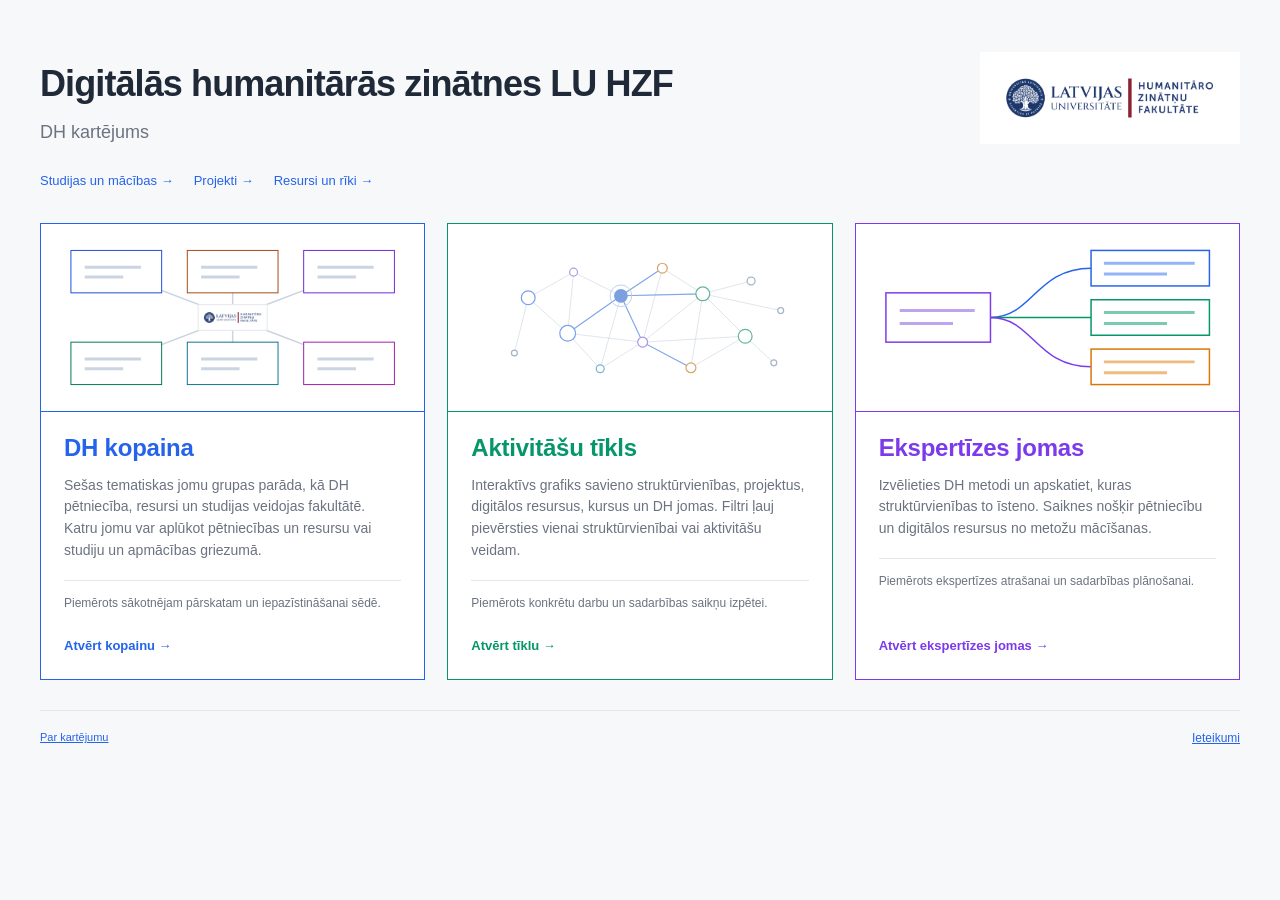
==== index.html @ aad69e60 "Publish LU HZF digital humanities mapping" ====
<!DOCTYPE html>
<html lang="lv">
<head>
<meta charset="utf-8"><meta name="viewport" content="width=device-width,initial-scale=1">
<title>LU HZF digitālo humanitāro zinātņu kartējums</title>
<style>
:root{--ink:#1f2937;--muted:#6b7280;--border:#e5e7eb;--bg:#f7f8fa;--blue:#2563eb;--green:#10b981;--purple:#8b5cf6}*{box-sizing:border-box}body{margin:0;background:var(--bg);color:var(--ink);font:14px/1.5 -apple-system,BlinkMacSystemFont,"Segoe UI",Roboto,Helvetica,Arial,sans-serif}main{max-width:1440px;margin:auto;padding:48px 40px 30px}.institution{font-size:12px;color:var(--muted);letter-spacing:.06em;text-transform:uppercase}header{max-width:900px}h1{font-size:36px;line-height:1.18;letter-spacing:-.025em;font-weight:650;margin:15px 0 14px}.lead{font-size:18px;color:var(--muted);max-width:800px;margin:0}.section-label{font-size:13px;font-weight:600;color:var(--muted);margin:38px 0 14px}.views{margin-top:32px;display:grid;grid-template-columns:repeat(3,minmax(0,1fr));gap:22px}.view{display:flex;flex-direction:column;text-decoration:none;color:var(--ink);background:#fff;border:1px solid var(--border);border-radius:10px;overflow:hidden;transition:border-color .15s,box-shadow .15s}.view:hover{border-color:#94a3b8;box-shadow:0 5px 20px #00000008}.view:focus-visible{outline:3px solid var(--blue);outline-offset:5px}.preview{height:188px;background:#fbfcfd;border-bottom:1px solid var(--border);padding:16px 24px;display:flex;align-items:center;justify-content:center}.preview svg{width:100%;max-width:340px;height:100%}.content{display:flex;flex-direction:column;flex:1;padding:22px 23px 24px}.eyebrow{font-size:11px;letter-spacing:.07em;text-transform:uppercase;color:var(--muted);margin-bottom:8px}.number{color:var(--blue);font-weight:700;margin-right:9px}h2{font-size:24px;line-height:1.2;margin:0 0 12px;font-weight:600;letter-spacing:-.01em}.description{font-size:14px;line-height:1.55;margin:0 0 18px;color:var(--muted)}.use{font-size:12px;margin:0 0 24px;padding-top:13px;border-top:1px solid var(--border);color:var(--muted)}.cta{margin-top:auto;font-size:13px;font-weight:600;color:var(--blue)}.context{display:grid;grid-template-columns:1fr 1fr;gap:36px;margin:30px 0 24px;padding:22px 0;border-top:1px solid var(--border);border-bottom:1px solid var(--border)}.context h3{font-size:13px;font-weight:600;margin:0 0 7px}.context p{font-size:12px;color:var(--muted);margin:0;max-width:590px}footer{font-size:11px;color:var(--muted);display:flex;justify-content:space-between;gap:20px;flex-wrap:wrap}footer a{color:var(--blue)}
@media(max-width:1050px){main{padding:32px 24px}.views{gap:15px}.content{padding:18px}h1{font-size:32px}h2{font-size:21px}.preview{padding:16px;height:160px}}
@media(max-width:760px){main{padding:26px 20px}.views{grid-template-columns:1fr}.preview{height:150px}.content{padding:20px}.context{grid-template-columns:1fr;gap:20px}h1{font-size:29px}.lead{font-size:16px}.section-label{margin-top:26px}.use{margin-bottom:18px}}
@media print{@page{size:A3 landscape;margin:12mm}*{-webkit-print-color-adjust:exact;print-color-adjust:exact}main{padding:0}.views{grid-template-columns:repeat(3,minmax(0,1fr))}.view{break-inside:avoid;box-shadow:none}footer a{display:none}}

.view{border-radius:0}.view:hover{box-shadow:none}

.offer-links{display:flex;gap:20px;flex-wrap:wrap;margin-top:25px;font-size:13px}.offer-links span{color:#6b7280}.offer-links a{color:#2563eb;text-decoration:none}

header{max-width:none;display:flex;justify-content:space-between;align-items:flex-start;gap:36px}.header-copy{max-width:900px}.header-logo{display:block;width:260px;height:auto;flex:none;margin-top:4px;background:#fff;padding:8px}.view:nth-child(1){--accent:#2563eb}.view:nth-child(2){--accent:#059669}.view:nth-child(3){--accent:#7c3aed}.view{border:1.5px solid var(--accent)}.view:hover{border-color:var(--accent);box-shadow:0 4px 18px #1725540d}.view h2,.view .cta{color:var(--accent)}.preview{background:#fff;border-bottom-color:var(--accent)}@media(max-width:1100px){.header-logo{width:210px}.header-copy{max-width:680px}}@media(max-width:760px){header{flex-direction:column-reverse;gap:18px}.header-logo{width:220px;align-self:flex-end}.header-copy{max-width:100%}}
</style>
</head>
<body><main>
<header><div class="header-copy"><h1>Digitālās humanitārās zinātnes LU HZF</h1><p class="lead">DH kartējums</p></div><img class="header-logo" src="assets/HZF_logo.png" alt="Latvijas Universitātes Humanitāro zinātņu fakultāte"></header>
<div class="offer-links"><a href="HZF_DH_piedavajums.html?sadala=studies">Studijas un mācības →</a><a href="HZF_DH_piedavajums.html?sadala=projects">Projekti →</a><a href="HZF_DH_piedavajums.html?sadala=resources">Resursi un rīki →</a></div>
<div class="views">
<a class="view" href="HZF_DH_karte.html" aria-labelledby="mapTitle">
<div class="preview"><svg viewBox="0 0 340 150" aria-hidden="true"><g fill="none" stroke="#cbd5e1" stroke-width="1.5"><path d="M170 75L52 30M170 75L170 30M170 75L288 30M170 75L52 120M170 75L170 120M170 75L288 120"/></g><g fill="#fff" stroke="#e5e7eb"><rect x="6" y="7" width="92" height="43" fill="#fff" stroke="#1d4ed8" rx="0"/><rect x="124" y="7" width="92" height="43" fill="#fff" stroke="#a34b16" rx="0"/><rect x="242" y="7" width="92" height="43" fill="#fff" stroke="#6d28d9" rx="0"/><rect x="6" y="100" width="92" height="43" fill="#fff" stroke="#047857" rx="0"/><rect x="124" y="100" width="92" height="43" fill="#fff" stroke="#0e7490" rx="0"/><rect x="242" y="100" width="92" height="43" fill="#fff" stroke="#a21caf" rx="0"/><rect x="135" y="62" width="70" height="26" rx="0"/></g><g stroke="#cbd5e1" stroke-width="3"><path d="M20 24H77M20 34H59M138 24H195M138 34H177M256 24H313M256 34H295M20 117H77M20 127H59M138 117H195M138 127H177M256 117H313M256 127H295"/></g><image href="[data-uri]" x="136" y="64" width="68" height="22" preserveAspectRatio="xMidYMid meet"/></svg></div>
<div class="content"><h2 id="mapTitle">DH kopaina</h2><p class="description">Sešas tematiskas jomu grupas parāda, kā DH pētniecība, resursi un studijas veidojas fakultātē. Katru jomu var aplūkot pētniecības un resursu vai studiju un apmācības griezumā.</p><p class="use">Piemērots sākotnējam pārskatam un iepazīstināšanai sēdē.</p><span class="cta">Atvērt kopainu →</span></div></a>
<a class="view" href="HZF_DH_tikls.html" aria-labelledby="networkTitle">
<div class="preview"><svg viewBox="0 0 340 150" aria-hidden="true"><g fill="none" stroke="#bac8d6" stroke-opacity=".55" stroke-width=".85"><path d="M57 55L103 29L151 53L193 25L234 51L283 38M57 55L97 91L151 53L173 100L234 51L277 94M97 91L130 127L173 100L222 126L277 94M103 29L97 91M151 53L234 51M193 25L173 100M173 100L277 94M57 55L43 111M277 94L306 121M234 51L313 68M151 53L130 127M173 100L97 91M222 126L234 51"/></g><g fill="none" stroke="#6896e8" stroke-width="1.15" stroke-opacity=".8"><path d="M97 91L151 53L193 25M151 53L234 51M151 53L173 100L222 126"/></g><g fill="#fff" stroke-width="1.25"><circle cx="57" cy="55" r="7" stroke="#7aa2ec"/><circle cx="103" cy="29" r="4" stroke="#b49adf"/><circle cx="193" cy="25" r="5" stroke="#d8a568"/><circle cx="234" cy="51" r="7" stroke="#65b69b"/><circle cx="283" cy="38" r="4" stroke="#a4b4c6"/><circle cx="97" cy="91" r="8" stroke="#7aa2ec"/><circle cx="173" cy="100" r="5" stroke="#ae93dd"/><circle cx="277" cy="94" r="7" stroke="#65b69b"/><circle cx="130" cy="127" r="4" stroke="#73b9ca"/><circle cx="222" cy="126" r="5" stroke="#d8a568"/><circle cx="43" cy="111" r="3" stroke="#a4b4c6"/><circle cx="306" cy="121" r="3" stroke="#a4b4c6"/><circle cx="313" cy="68" r="3" stroke="#a4b4c6"/></g><circle cx="151" cy="53" r="7" fill="#7c9fe0"/><circle cx="151" cy="53" r="11" fill="none" stroke="#bfd0ef" stroke-width="1"/></svg></div>
<div class="content"><h2 id="networkTitle">Aktivitāšu tīkls</h2><p class="description">Interaktīvs grafiks savieno struktūrvienības, projektus, digitālos resursus, kursus un DH jomas. Filtri ļauj pievērsties vienai struktūrvienībai vai aktivitāšu veidam.</p><p class="use">Piemērots konkrētu darbu un sadarbības saikņu izpētei.</p><span class="cta">Atvērt tīklu →</span></div></a>
<a class="view" href="HZF_DH_ekspertize.html" aria-labelledby="expertTitle">
<div class="preview"><svg viewBox="0 0 340 150" aria-hidden="true"><g fill="none" stroke-width="1.5"><path stroke="#2563eb" d="M112 75C155 75 158 25 214 25"/><path stroke="#059669" d="M112 75H214"/><path stroke="#7c3aed" d="M112 75C155 75 158 125 214 125"/></g><g fill="#fff" stroke-width="1.5"><rect x="6" y="50" width="106" height="50" stroke="#7c3aed"/><rect x="214" y="7" width="120" height="36" stroke="#2563eb"/><rect x="214" y="57" width="120" height="36" stroke="#059669"/><rect x="214" y="107" width="120" height="36" stroke="#d97706"/></g><g stroke-width="3"><path stroke="#bca4ef" d="M20 68H96M20 81H74"/><path stroke="#93b4f7" d="M227 20h92M227 31h64"/><path stroke="#7cc9b1" d="M227 70h92M227 81h64"/><path stroke="#edbd7d" d="M227 120h92M227 131h64"/></g></svg></div>
<div class="content"><h2 id="expertTitle">Ekspertīzes jomas</h2><p class="description">Izvēlieties DH metodi un apskatiet, kuras struktūrvienības to īsteno. Saiknes nošķir pētniecību un digitālos resursus no metožu mācīšanas.</p><p class="use">Piemērots ekspertīzes atrašanai un sadarbības plānošanai.</p><span class="cta">Atvērt ekspertīzes jomas →</span></div></a>
</div>


<footer style="margin-top:30px;padding-top:18px;border-top:1px solid #e5e7eb"><a href="par-kartejumu.html">Par kartējumu</a> <a href="ieteikumi.html" style="margin-left:10px;font-size:12px">Ieteikumi</a></footer></main></body></html>
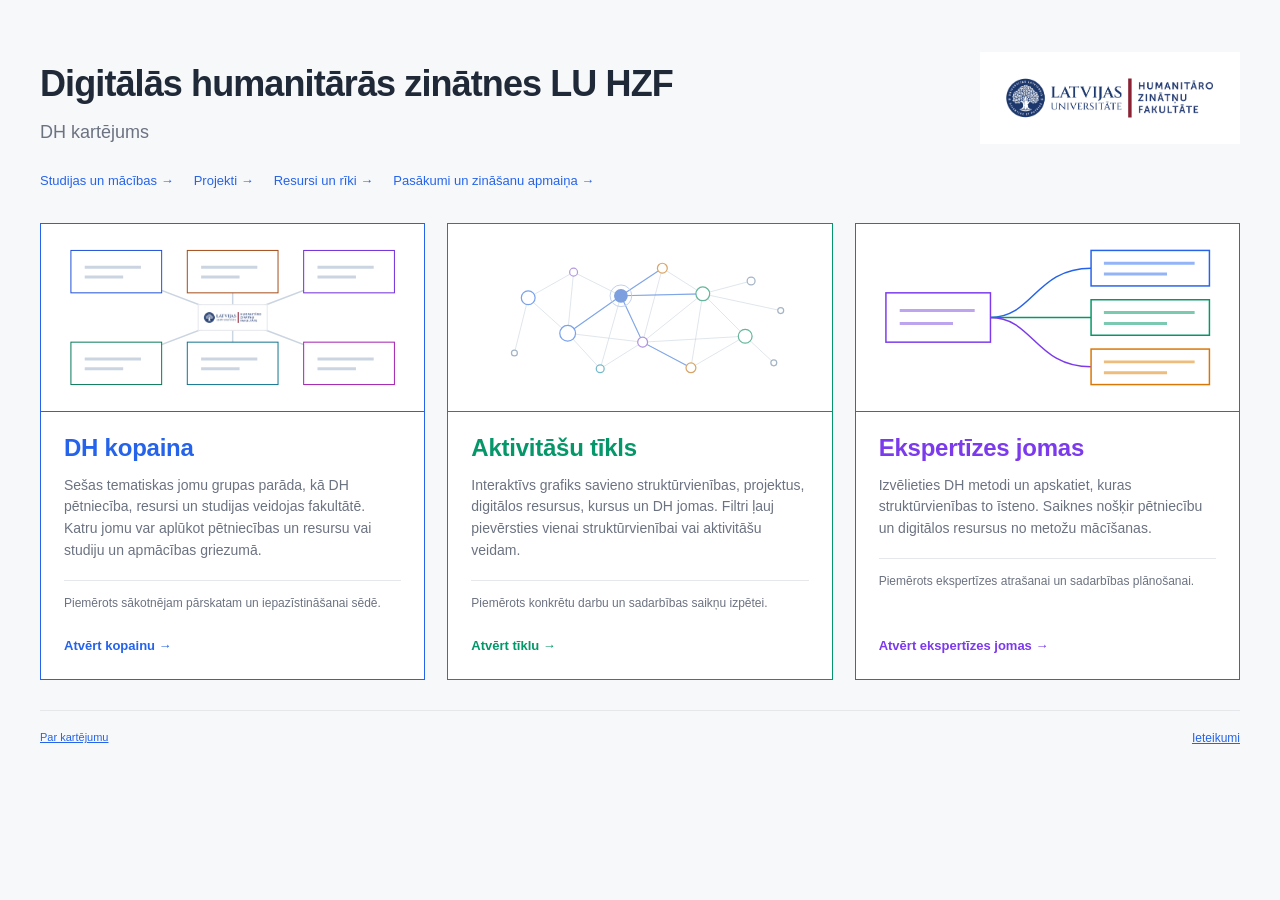
==== commit 1d7b2bdb: "Izveidot pasākumu sadaļu un papildināt 2024.–2026. gada norises" ====
--- a/index.html
+++ b/index.html
@@ -18,7 +18,7 @@
 </head>
 <body><main>
 <header><div class="header-copy"><h1>Digitālās humanitārās zinātnes LU HZF</h1><p class="lead">DH kartējums</p></div><img class="header-logo" src="assets/HZF_logo.png" alt="Latvijas Universitātes Humanitāro zinātņu fakultāte"></header>
-<div class="offer-links"><a href="HZF_DH_piedavajums.html?sadala=studies">Studijas un mācības →</a><a href="HZF_DH_piedavajums.html?sadala=projects">Projekti →</a><a href="HZF_DH_piedavajums.html?sadala=resources">Resursi un rīki →</a></div>
+<div class="offer-links"><a href="HZF_DH_piedavajums.html?sadala=studies">Studijas un mācības →</a><a href="HZF_DH_piedavajums.html?sadala=projects">Projekti →</a><a href="HZF_DH_piedavajums.html?sadala=resources">Resursi un rīki →</a><a href="HZF_DH_piedavajums.html?sadala=events">Pasākumi un zināšanu apmaiņa →</a></div>
 <div class="views">
 <a class="view" href="HZF_DH_karte.html" aria-labelledby="mapTitle">
 <div class="preview"><svg viewBox="0 0 340 150" aria-hidden="true"><g fill="none" stroke="#cbd5e1" stroke-width="1.5"><path d="M170 75L52 30M170 75L170 30M170 75L288 30M170 75L52 120M170 75L170 120M170 75L288 120"/></g><g fill="#fff" stroke="#e5e7eb"><rect x="6" y="7" width="92" height="43" fill="#fff" stroke="#1d4ed8" rx="0"/><rect x="124" y="7" width="92" height="43" fill="#fff" stroke="#a34b16" rx="0"/><rect x="242" y="7" width="92" height="43" fill="#fff" stroke="#6d28d9" rx="0"/><rect x="6" y="100" width="92" height="43" fill="#fff" stroke="#047857" rx="0"/><rect x="124" y="100" width="92" height="43" fill="#fff" stroke="#0e7490" rx="0"/><rect x="242" y="100" width="92" height="43" fill="#fff" stroke="#a21caf" rx="0"/><rect x="135" y="62" width="70" height="26" rx="0"/></g><g stroke="#cbd5e1" stroke-width="3"><path d="M20 24H77M20 34H59M138 24H195M138 34H177M256 24H313M256 34H295M20 117H77M20 127H59M138 117H195M138 127H177M256 117H313M256 127H295"/></g><image href="[data-uri]" x="136" y="64" width="68" height="22" preserveAspectRatio="xMidYMid meet"/></svg></div>
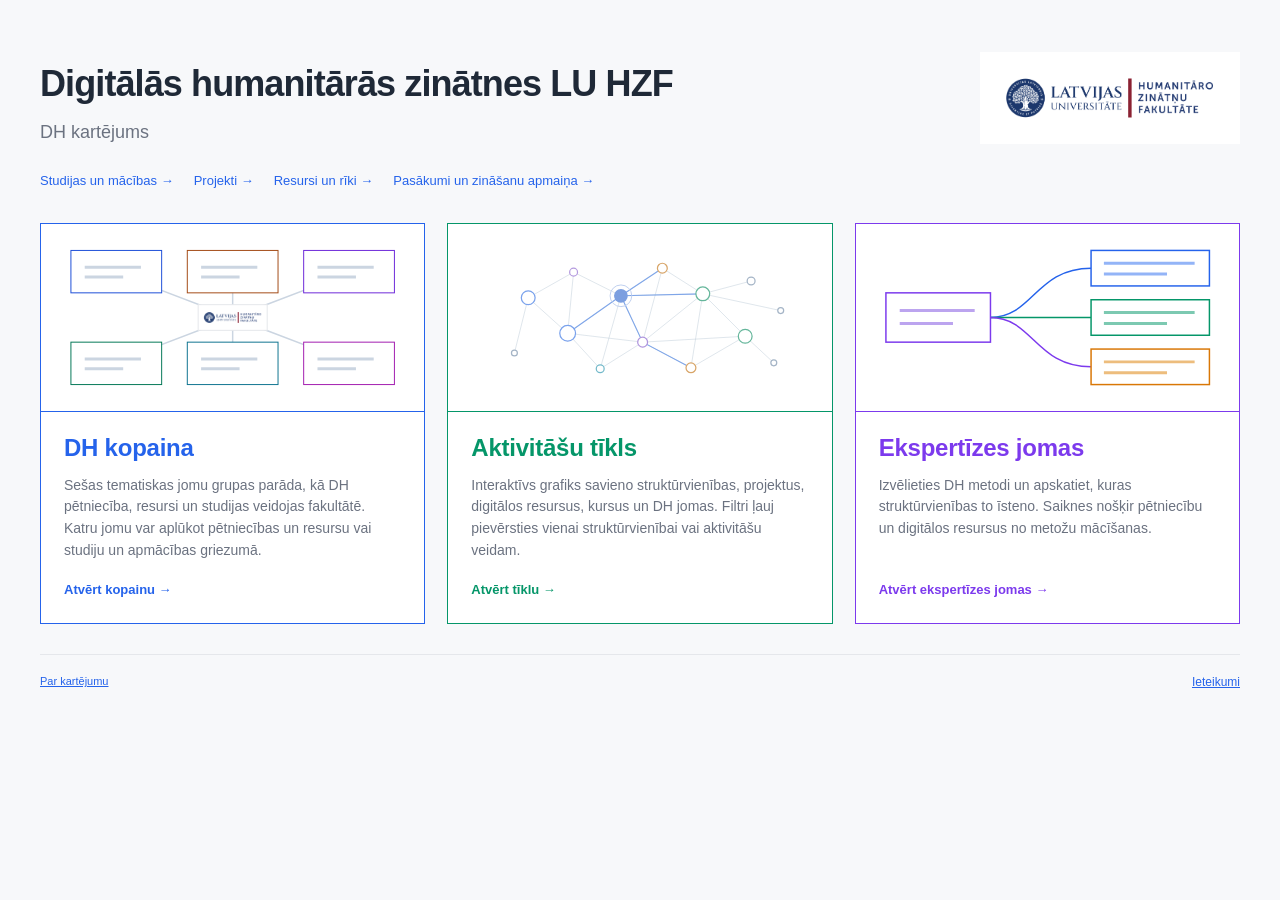
==== commit b93cd5fd: "Noņemt Piemērots tekstus no sākumlapas blokiem" ====
--- a/index.html
+++ b/index.html
@@ -22,13 +22,13 @@
 <div class="views">
 <a class="view" href="HZF_DH_karte.html" aria-labelledby="mapTitle">
 <div class="preview"><svg viewBox="0 0 340 150" aria-hidden="true"><g fill="none" stroke="#cbd5e1" stroke-width="1.5"><path d="M170 75L52 30M170 75L170 30M170 75L288 30M170 75L52 120M170 75L170 120M170 75L288 120"/></g><g fill="#fff" stroke="#e5e7eb"><rect x="6" y="7" width="92" height="43" fill="#fff" stroke="#1d4ed8" rx="0"/><rect x="124" y="7" width="92" height="43" fill="#fff" stroke="#a34b16" rx="0"/><rect x="242" y="7" width="92" height="43" fill="#fff" stroke="#6d28d9" rx="0"/><rect x="6" y="100" width="92" height="43" fill="#fff" stroke="#047857" rx="0"/><rect x="124" y="100" width="92" height="43" fill="#fff" stroke="#0e7490" rx="0"/><rect x="242" y="100" width="92" height="43" fill="#fff" stroke="#a21caf" rx="0"/><rect x="135" y="62" width="70" height="26" rx="0"/></g><g stroke="#cbd5e1" stroke-width="3"><path d="M20 24H77M20 34H59M138 24H195M138 34H177M256 24H313M256 34H295M20 117H77M20 127H59M138 117H195M138 127H177M256 117H313M256 127H295"/></g><image href="[data-uri]" x="136" y="64" width="68" height="22" preserveAspectRatio="xMidYMid meet"/></svg></div>
-<div class="content"><h2 id="mapTitle">DH kopaina</h2><p class="description">Sešas tematiskas jomu grupas parāda, kā DH pētniecība, resursi un studijas veidojas fakultātē. Katru jomu var aplūkot pētniecības un resursu vai studiju un apmācības griezumā.</p><p class="use">Piemērots sākotnējam pārskatam un iepazīstināšanai sēdē.</p><span class="cta">Atvērt kopainu →</span></div></a>
+<div class="content"><h2 id="mapTitle">DH kopaina</h2><p class="description">Sešas tematiskas jomu grupas parāda, kā DH pētniecība, resursi un studijas veidojas fakultātē. Katru jomu var aplūkot pētniecības un resursu vai studiju un apmācības griezumā.</p><span class="cta">Atvērt kopainu →</span></div></a>
 <a class="view" href="HZF_DH_tikls.html" aria-labelledby="networkTitle">
 <div class="preview"><svg viewBox="0 0 340 150" aria-hidden="true"><g fill="none" stroke="#bac8d6" stroke-opacity=".55" stroke-width=".85"><path d="M57 55L103 29L151 53L193 25L234 51L283 38M57 55L97 91L151 53L173 100L234 51L277 94M97 91L130 127L173 100L222 126L277 94M103 29L97 91M151 53L234 51M193 25L173 100M173 100L277 94M57 55L43 111M277 94L306 121M234 51L313 68M151 53L130 127M173 100L97 91M222 126L234 51"/></g><g fill="none" stroke="#6896e8" stroke-width="1.15" stroke-opacity=".8"><path d="M97 91L151 53L193 25M151 53L234 51M151 53L173 100L222 126"/></g><g fill="#fff" stroke-width="1.25"><circle cx="57" cy="55" r="7" stroke="#7aa2ec"/><circle cx="103" cy="29" r="4" stroke="#b49adf"/><circle cx="193" cy="25" r="5" stroke="#d8a568"/><circle cx="234" cy="51" r="7" stroke="#65b69b"/><circle cx="283" cy="38" r="4" stroke="#a4b4c6"/><circle cx="97" cy="91" r="8" stroke="#7aa2ec"/><circle cx="173" cy="100" r="5" stroke="#ae93dd"/><circle cx="277" cy="94" r="7" stroke="#65b69b"/><circle cx="130" cy="127" r="4" stroke="#73b9ca"/><circle cx="222" cy="126" r="5" stroke="#d8a568"/><circle cx="43" cy="111" r="3" stroke="#a4b4c6"/><circle cx="306" cy="121" r="3" stroke="#a4b4c6"/><circle cx="313" cy="68" r="3" stroke="#a4b4c6"/></g><circle cx="151" cy="53" r="7" fill="#7c9fe0"/><circle cx="151" cy="53" r="11" fill="none" stroke="#bfd0ef" stroke-width="1"/></svg></div>
-<div class="content"><h2 id="networkTitle">Aktivitāšu tīkls</h2><p class="description">Interaktīvs grafiks savieno struktūrvienības, projektus, digitālos resursus, kursus un DH jomas. Filtri ļauj pievērsties vienai struktūrvienībai vai aktivitāšu veidam.</p><p class="use">Piemērots konkrētu darbu un sadarbības saikņu izpētei.</p><span class="cta">Atvērt tīklu →</span></div></a>
+<div class="content"><h2 id="networkTitle">Aktivitāšu tīkls</h2><p class="description">Interaktīvs grafiks savieno struktūrvienības, projektus, digitālos resursus, kursus un DH jomas. Filtri ļauj pievērsties vienai struktūrvienībai vai aktivitāšu veidam.</p><span class="cta">Atvērt tīklu →</span></div></a>
 <a class="view" href="HZF_DH_ekspertize.html" aria-labelledby="expertTitle">
 <div class="preview"><svg viewBox="0 0 340 150" aria-hidden="true"><g fill="none" stroke-width="1.5"><path stroke="#2563eb" d="M112 75C155 75 158 25 214 25"/><path stroke="#059669" d="M112 75H214"/><path stroke="#7c3aed" d="M112 75C155 75 158 125 214 125"/></g><g fill="#fff" stroke-width="1.5"><rect x="6" y="50" width="106" height="50" stroke="#7c3aed"/><rect x="214" y="7" width="120" height="36" stroke="#2563eb"/><rect x="214" y="57" width="120" height="36" stroke="#059669"/><rect x="214" y="107" width="120" height="36" stroke="#d97706"/></g><g stroke-width="3"><path stroke="#bca4ef" d="M20 68H96M20 81H74"/><path stroke="#93b4f7" d="M227 20h92M227 31h64"/><path stroke="#7cc9b1" d="M227 70h92M227 81h64"/><path stroke="#edbd7d" d="M227 120h92M227 131h64"/></g></svg></div>
-<div class="content"><h2 id="expertTitle">Ekspertīzes jomas</h2><p class="description">Izvēlieties DH metodi un apskatiet, kuras struktūrvienības to īsteno. Saiknes nošķir pētniecību un digitālos resursus no metožu mācīšanas.</p><p class="use">Piemērots ekspertīzes atrašanai un sadarbības plānošanai.</p><span class="cta">Atvērt ekspertīzes jomas →</span></div></a>
+<div class="content"><h2 id="expertTitle">Ekspertīzes jomas</h2><p class="description">Izvēlieties DH metodi un apskatiet, kuras struktūrvienības to īsteno. Saiknes nošķir pētniecību un digitālos resursus no metožu mācīšanas.</p><span class="cta">Atvērt ekspertīzes jomas →</span></div></a>
 </div>
 
 
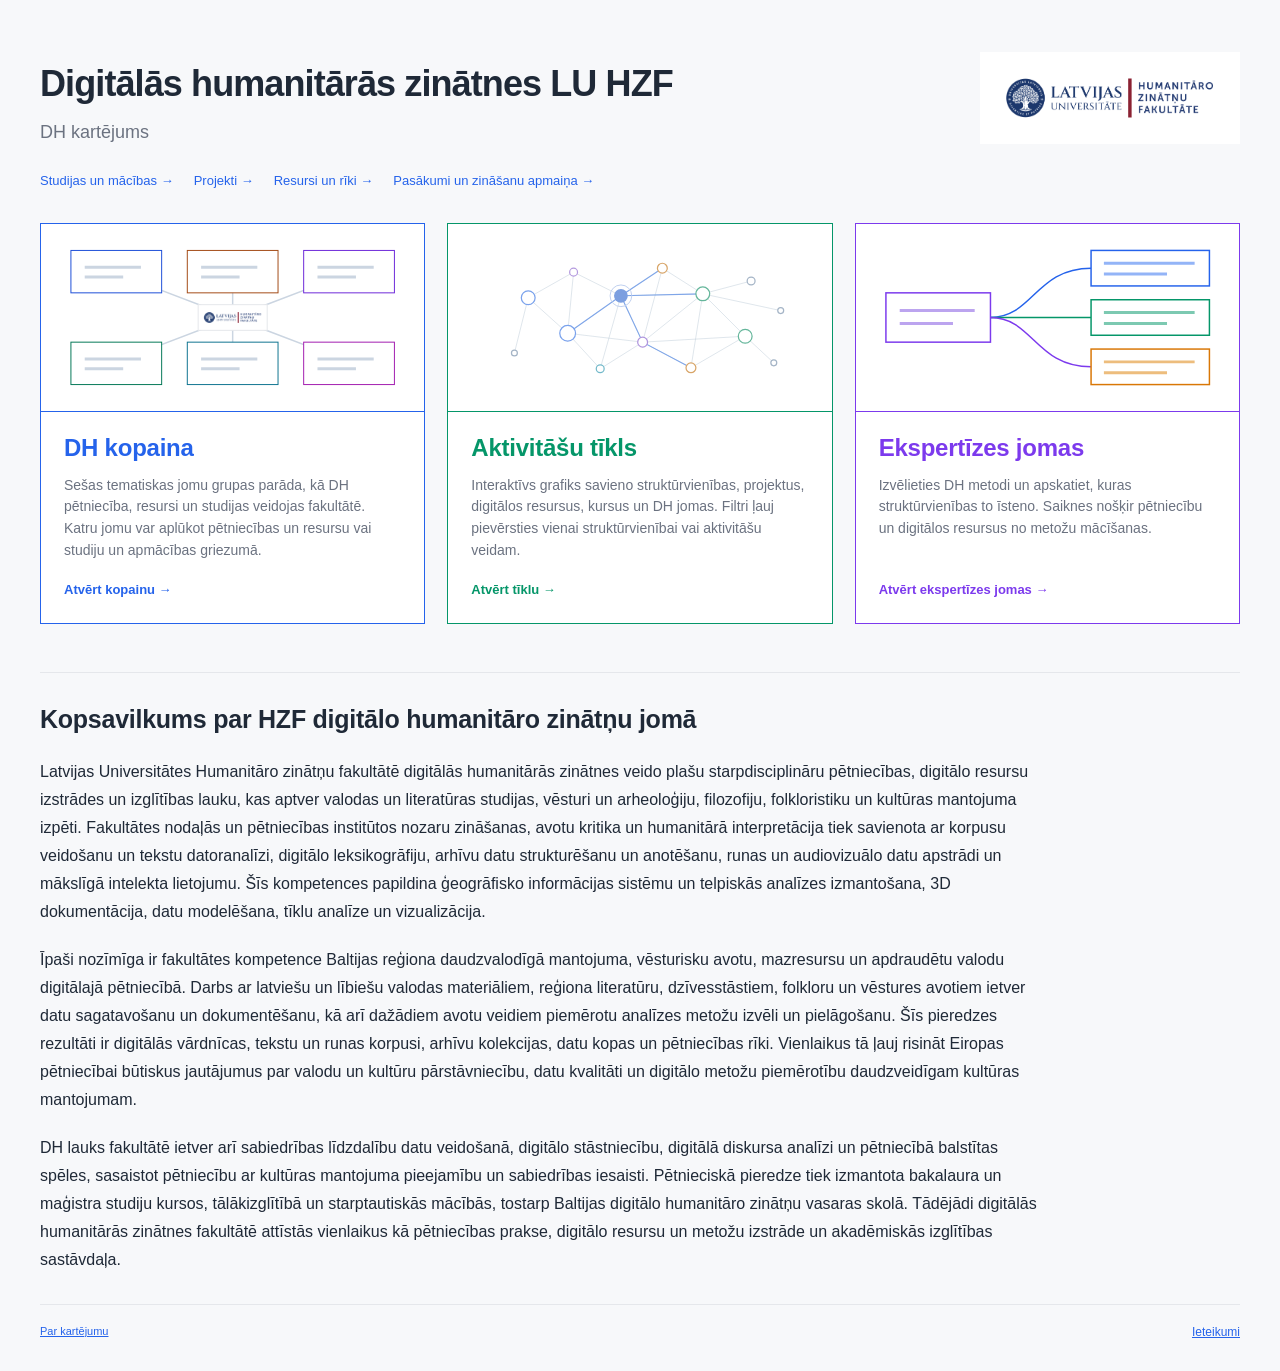
==== commit 78598d16: "Add Latvian faculty digital humanities summary to homepage" ====
--- a/index.html
+++ b/index.html
@@ -14,7 +14,9 @@
 .offer-links{display:flex;gap:20px;flex-wrap:wrap;margin-top:25px;font-size:13px}.offer-links span{color:#6b7280}.offer-links a{color:#2563eb;text-decoration:none}
 
 header{max-width:none;display:flex;justify-content:space-between;align-items:flex-start;gap:36px}.header-copy{max-width:900px}.header-logo{display:block;width:260px;height:auto;flex:none;margin-top:4px;background:#fff;padding:8px}.view:nth-child(1){--accent:#2563eb}.view:nth-child(2){--accent:#059669}.view:nth-child(3){--accent:#7c3aed}.view{border:1.5px solid var(--accent)}.view:hover{border-color:var(--accent);box-shadow:0 4px 18px #1725540d}.view h2,.view .cta{color:var(--accent)}.preview{background:#fff;border-bottom-color:var(--accent)}@media(max-width:1100px){.header-logo{width:210px}.header-copy{max-width:680px}}@media(max-width:760px){header{flex-direction:column-reverse;gap:18px}.header-logo{width:220px;align-self:flex-end}.header-copy{max-width:100%}}
+.summary{margin-top:48px;padding-top:30px;border-top:1px solid var(--border)}.summary h2{max-width:960px;font-size:25px;line-height:1.3;margin:0 0 22px}.summary p{max-width:1000px;font-size:16px;line-height:1.75;margin:0 0 20px}.summary p:last-child{margin-bottom:0}@media(max-width:760px){.summary{margin-top:32px;padding-top:24px}.summary h2{font-size:22px}.summary p{font-size:15px;line-height:1.7}}
 </style>
+<script src="assets/external-links.js" defer></script>
 </head>
 <body><main>
 <header><div class="header-copy"><h1>Digitālās humanitārās zinātnes LU HZF</h1><p class="lead">DH kartējums</p></div><img class="header-logo" src="assets/HZF_logo.png" alt="Latvijas Universitātes Humanitāro zinātņu fakultāte"></header>
@@ -32,4 +34,10 @@
 </div>
 
 
+<section class="summary" aria-labelledby="summaryTitle">
+<h2 id="summaryTitle">Kopsavilkums par HZF digitālo humanitāro zinātņu jomā</h2>
+<p>Latvijas Universitātes Humanitāro zinātņu fakultātē digitālās humanitārās zinātnes veido plašu starpdisciplināru pētniecības, digitālo resursu izstrādes un izglītības lauku, kas aptver valodas un literatūras studijas, vēsturi un arheoloģiju, filozofiju, folkloristiku un kultūras mantojuma izpēti. Fakultātes nodaļās un pētniecības institūtos nozaru zināšanas, avotu kritika un humanitārā interpretācija tiek savienota ar korpusu veidošanu un tekstu datoranalīzi, digitālo leksikogrāfiju, arhīvu datu strukturēšanu un anotēšanu, runas un audiovizuālo datu apstrādi un mākslīgā intelekta lietojumu. Šīs kompetences papildina ģeogrāfisko informācijas sistēmu un telpiskās analīzes izmantošana, 3D dokumentācija, datu modelēšana, tīklu analīze un vizualizācija.</p>
+<p>Īpaši nozīmīga ir fakultātes kompetence Baltijas reģiona daudzvalodīgā mantojuma, vēsturisku avotu, mazresursu un apdraudētu valodu digitālajā pētniecībā. Darbs ar latviešu un lībiešu valodas materiāliem, reģiona literatūru, dzīvesstāstiem, folkloru un vēstures avotiem ietver datu sagatavošanu un dokumentēšanu, kā arī dažādiem avotu veidiem piemērotu analīzes metožu izvēli un pielāgošanu. Šīs pieredzes rezultāti ir digitālās vārdnīcas, tekstu un runas korpusi, arhīvu kolekcijas, datu kopas un pētniecības rīki. Vienlaikus tā ļauj risināt Eiropas pētniecībai būtiskus jautājumus par valodu un kultūru pārstāvniecību, datu kvalitāti un digitālo metožu piemērotību daudzveidīgam kultūras mantojumam.</p>
+<p>DH lauks fakultātē ietver arī sabiedrības līdzdalību datu veidošanā, digitālo stāstniecību, digitālā diskursa analīzi un pētniecībā balstītas spēles, sasaistot pētniecību ar kultūras mantojuma pieejamību un sabiedrības iesaisti. Pētnieciskā pieredze tiek izmantota bakalaura un maģistra studiju kursos, tālākizglītībā un starptautiskās mācībās, tostarp Baltijas digitālo humanitāro zinātņu vasaras skolā. Tādējādi digitālās humanitārās zinātnes fakultātē attīstās vienlaikus kā pētniecības prakse, digitālo resursu un metožu izstrāde un akadēmiskās izglītības sastāvdaļa.</p>
+</section>
 <footer style="margin-top:30px;padding-top:18px;border-top:1px solid #e5e7eb"><a href="par-kartejumu.html">Par kartējumu</a> <a href="ieteikumi.html" style="margin-left:10px;font-size:12px">Ieteikumi</a></footer></main></body></html>
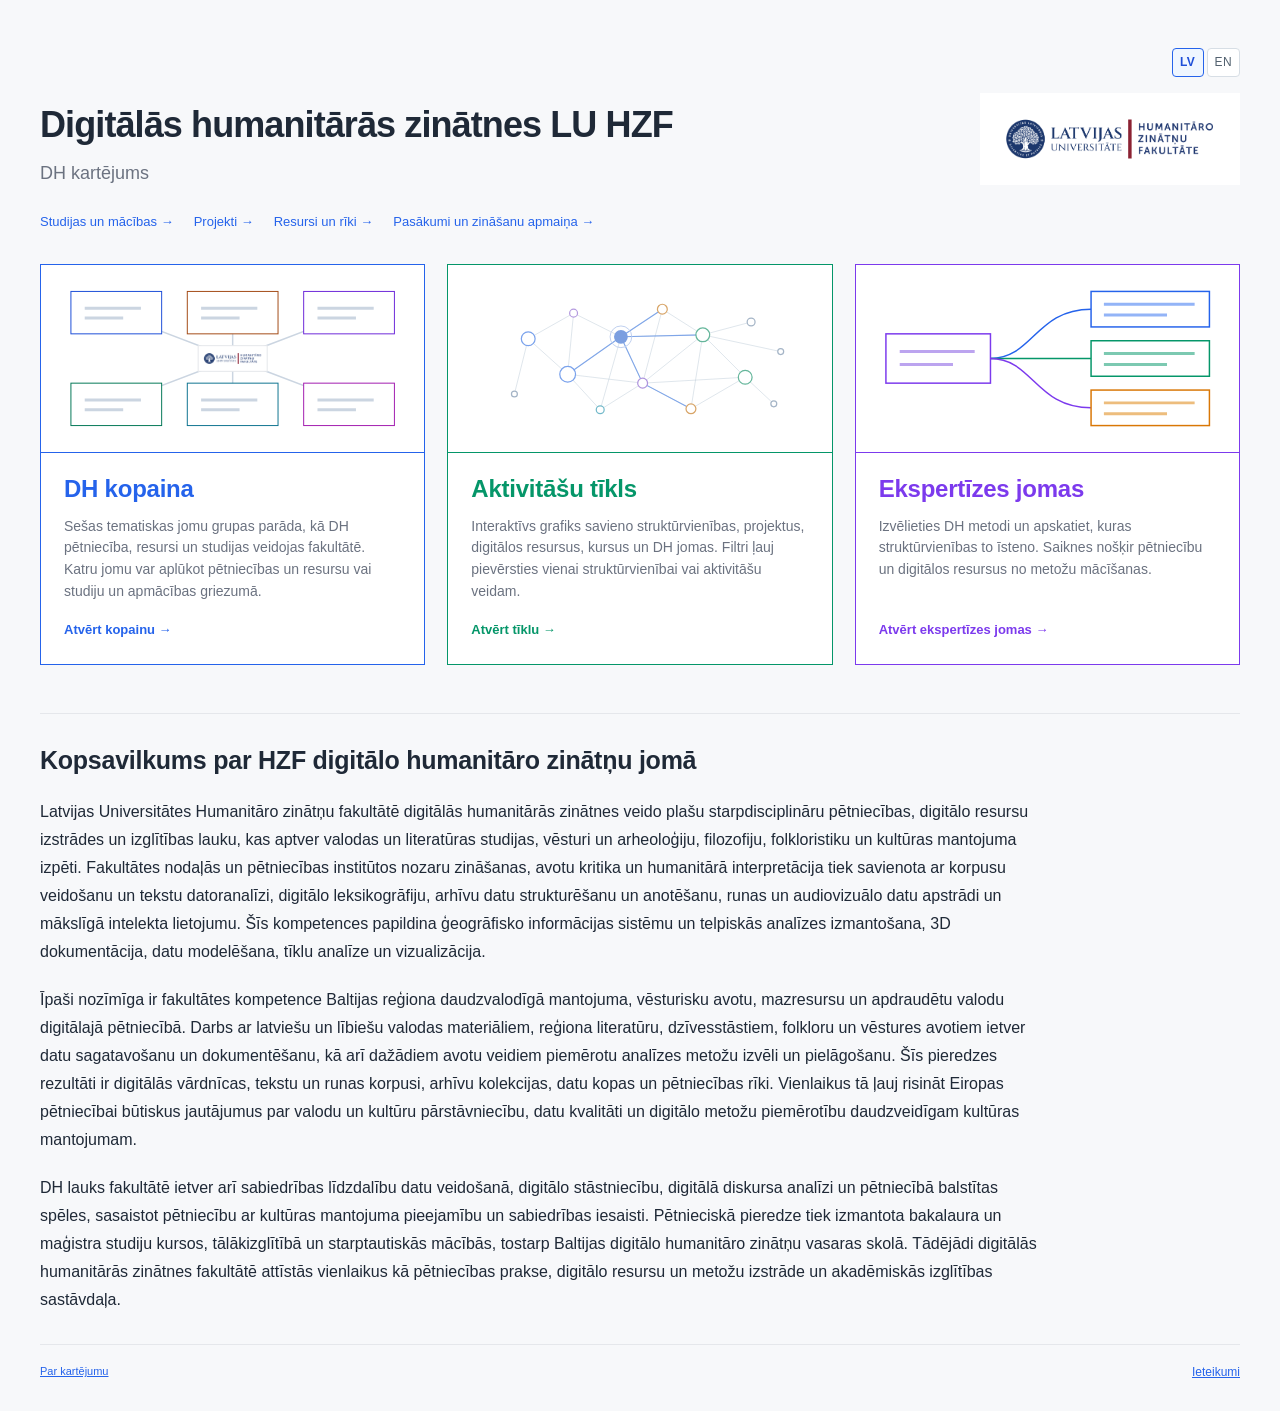
==== commit e07b5926: "Pievienot angļu tulkojumu un LV / EN valodu izvēli" ====
--- a/index.html
+++ b/index.html
@@ -17,8 +17,11 @@
 .summary{margin-top:48px;padding-top:30px;border-top:1px solid var(--border)}.summary h2{max-width:960px;font-size:25px;line-height:1.3;margin:0 0 22px}.summary p{max-width:1000px;font-size:16px;line-height:1.75;margin:0 0 20px}.summary p:last-child{margin-bottom:0}@media(max-width:760px){.summary{margin-top:32px;padding-top:24px}.summary h2{font-size:22px}.summary p{font-size:15px;line-height:1.7}}
 </style>
 <script src="assets/external-links.js" defer></script>
+<link rel="stylesheet" href="assets/i18n.css">
+<script src="assets/translations-en.js"></script>
+<script src="assets/i18n.js"></script>
 </head>
-<body><main>
+<body><main><div class="language-switch" role="navigation" aria-label="Valoda"><a href="?lang=lv" data-language="lv">LV</a><a href="?lang=en" data-language="en">EN</a></div>
 <header><div class="header-copy"><h1>Digitālās humanitārās zinātnes LU HZF</h1><p class="lead">DH kartējums</p></div><img class="header-logo" src="assets/HZF_logo.png" alt="Latvijas Universitātes Humanitāro zinātņu fakultāte"></header>
 <div class="offer-links"><a href="HZF_DH_piedavajums.html?sadala=studies">Studijas un mācības →</a><a href="HZF_DH_piedavajums.html?sadala=projects">Projekti →</a><a href="HZF_DH_piedavajums.html?sadala=resources">Resursi un rīki →</a><a href="HZF_DH_piedavajums.html?sadala=events">Pasākumi un zināšanu apmaiņa →</a></div>
 <div class="views">
--- a/assets/i18n.css
+++ b/assets/i18n.css
@@ -0,0 +1,6 @@
+.language-switch{display:flex;justify-content:flex-end;align-items:center;gap:3px;padding:10px 16px 0;font:12px/1.4 -apple-system,BlinkMacSystemFont,"Segoe UI",sans-serif;flex-shrink:0}
+.language-switch a,.language-switch a:visited{display:inline-block;min-width:32px;padding:5px 7px;border:1px solid #d7dee5;border-radius:4px;color:#52616f;background:#fff;text-align:center;text-decoration:none;letter-spacing:.03em}
+.language-switch a[aria-current="true"]{color:#1d4ed8;border-color:#2563eb;background:#eff6ff;font-weight:650}
+.language-switch a:hover{border-color:#2563eb}.language-switch a:focus-visible{outline:2px solid #2563eb;outline-offset:3px}
+main>.language-switch{padding:0 0 12px}html[lang="en"] #sidebar h1,html[lang="en"] aside h1{overflow-wrap:anywhere}
+@media print{.language-switch{display:none}}
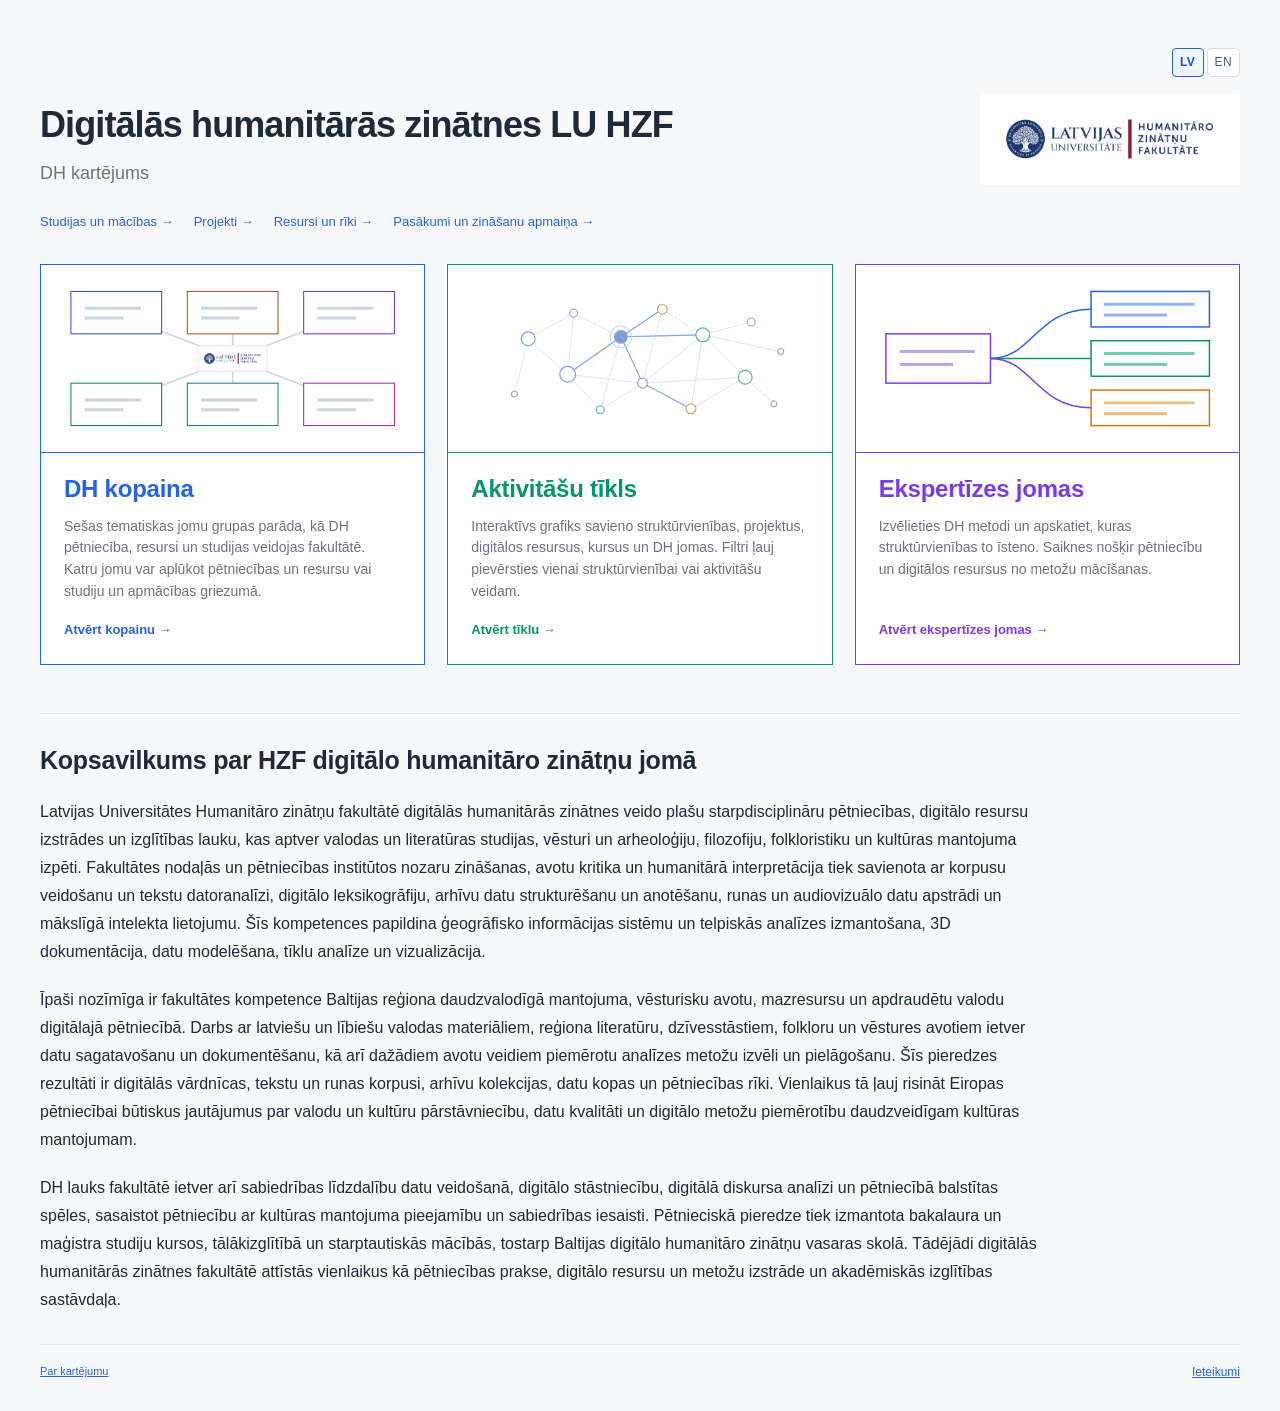
==== commit be665dd7: "Pievienot HZF angļu logo un Baltic-RISE projekta saiti" ====
--- a/index.html
+++ b/index.html
@@ -22,11 +22,11 @@
 <script src="assets/i18n.js"></script>
 </head>
 <body><main><div class="language-switch" role="navigation" aria-label="Valoda"><a href="?lang=lv" data-language="lv">LV</a><a href="?lang=en" data-language="en">EN</a></div>
-<header><div class="header-copy"><h1>Digitālās humanitārās zinātnes LU HZF</h1><p class="lead">DH kartējums</p></div><img class="header-logo" src="assets/HZF_logo.png" alt="Latvijas Universitātes Humanitāro zinātņu fakultāte"></header>
+<header><div class="header-copy"><h1>Digitālās humanitārās zinātnes LU HZF</h1><p class="lead">DH kartējums</p></div><img data-logo-en="assets/HZF_logo_en.png" class="header-logo" src="assets/HZF_logo.png" alt="Latvijas Universitātes Humanitāro zinātņu fakultāte"></header>
 <div class="offer-links"><a href="HZF_DH_piedavajums.html?sadala=studies">Studijas un mācības →</a><a href="HZF_DH_piedavajums.html?sadala=projects">Projekti →</a><a href="HZF_DH_piedavajums.html?sadala=resources">Resursi un rīki →</a><a href="HZF_DH_piedavajums.html?sadala=events">Pasākumi un zināšanu apmaiņa →</a></div>
 <div class="views">
 <a class="view" href="HZF_DH_karte.html" aria-labelledby="mapTitle">
-<div class="preview"><svg viewBox="0 0 340 150" aria-hidden="true"><g fill="none" stroke="#cbd5e1" stroke-width="1.5"><path d="M170 75L52 30M170 75L170 30M170 75L288 30M170 75L52 120M170 75L170 120M170 75L288 120"/></g><g fill="#fff" stroke="#e5e7eb"><rect x="6" y="7" width="92" height="43" fill="#fff" stroke="#1d4ed8" rx="0"/><rect x="124" y="7" width="92" height="43" fill="#fff" stroke="#a34b16" rx="0"/><rect x="242" y="7" width="92" height="43" fill="#fff" stroke="#6d28d9" rx="0"/><rect x="6" y="100" width="92" height="43" fill="#fff" stroke="#047857" rx="0"/><rect x="124" y="100" width="92" height="43" fill="#fff" stroke="#0e7490" rx="0"/><rect x="242" y="100" width="92" height="43" fill="#fff" stroke="#a21caf" rx="0"/><rect x="135" y="62" width="70" height="26" rx="0"/></g><g stroke="#cbd5e1" stroke-width="3"><path d="M20 24H77M20 34H59M138 24H195M138 34H177M256 24H313M256 34H295M20 117H77M20 127H59M138 117H195M138 127H177M256 117H313M256 127H295"/></g><image href="[data-uri]" x="136" y="64" width="68" height="22" preserveAspectRatio="xMidYMid meet"/></svg></div>
+<div class="preview"><svg viewBox="0 0 340 150" aria-hidden="true"><g fill="none" stroke="#cbd5e1" stroke-width="1.5"><path d="M170 75L52 30M170 75L170 30M170 75L288 30M170 75L52 120M170 75L170 120M170 75L288 120"/></g><g fill="#fff" stroke="#e5e7eb"><rect x="6" y="7" width="92" height="43" fill="#fff" stroke="#1d4ed8" rx="0"/><rect x="124" y="7" width="92" height="43" fill="#fff" stroke="#a34b16" rx="0"/><rect x="242" y="7" width="92" height="43" fill="#fff" stroke="#6d28d9" rx="0"/><rect x="6" y="100" width="92" height="43" fill="#fff" stroke="#047857" rx="0"/><rect x="124" y="100" width="92" height="43" fill="#fff" stroke="#0e7490" rx="0"/><rect x="242" y="100" width="92" height="43" fill="#fff" stroke="#a21caf" rx="0"/><rect x="135" y="62" width="70" height="26" rx="0"/></g><g stroke="#cbd5e1" stroke-width="3"><path d="M20 24H77M20 34H59M138 24H195M138 34H177M256 24H313M256 34H295M20 117H77M20 127H59M138 117H195M138 127H177M256 117H313M256 127H295"/></g><image data-logo-en="assets/HZF_logo_en.png" href="assets/HZF_logo.png" x="136" y="64" width="68" height="22" preserveAspectRatio="xMidYMid meet"/></svg></div>
 <div class="content"><h2 id="mapTitle">DH kopaina</h2><p class="description">Sešas tematiskas jomu grupas parāda, kā DH pētniecība, resursi un studijas veidojas fakultātē. Katru jomu var aplūkot pētniecības un resursu vai studiju un apmācības griezumā.</p><span class="cta">Atvērt kopainu →</span></div></a>
 <a class="view" href="HZF_DH_tikls.html" aria-labelledby="networkTitle">
 <div class="preview"><svg viewBox="0 0 340 150" aria-hidden="true"><g fill="none" stroke="#bac8d6" stroke-opacity=".55" stroke-width=".85"><path d="M57 55L103 29L151 53L193 25L234 51L283 38M57 55L97 91L151 53L173 100L234 51L277 94M97 91L130 127L173 100L222 126L277 94M103 29L97 91M151 53L234 51M193 25L173 100M173 100L277 94M57 55L43 111M277 94L306 121M234 51L313 68M151 53L130 127M173 100L97 91M222 126L234 51"/></g><g fill="none" stroke="#6896e8" stroke-width="1.15" stroke-opacity=".8"><path d="M97 91L151 53L193 25M151 53L234 51M151 53L173 100L222 126"/></g><g fill="#fff" stroke-width="1.25"><circle cx="57" cy="55" r="7" stroke="#7aa2ec"/><circle cx="103" cy="29" r="4" stroke="#b49adf"/><circle cx="193" cy="25" r="5" stroke="#d8a568"/><circle cx="234" cy="51" r="7" stroke="#65b69b"/><circle cx="283" cy="38" r="4" stroke="#a4b4c6"/><circle cx="97" cy="91" r="8" stroke="#7aa2ec"/><circle cx="173" cy="100" r="5" stroke="#ae93dd"/><circle cx="277" cy="94" r="7" stroke="#65b69b"/><circle cx="130" cy="127" r="4" stroke="#73b9ca"/><circle cx="222" cy="126" r="5" stroke="#d8a568"/><circle cx="43" cy="111" r="3" stroke="#a4b4c6"/><circle cx="306" cy="121" r="3" stroke="#a4b4c6"/><circle cx="313" cy="68" r="3" stroke="#a4b4c6"/></g><circle cx="151" cy="53" r="7" fill="#7c9fe0"/><circle cx="151" cy="53" r="11" fill="none" stroke="#bfd0ef" stroke-width="1"/></svg></div>
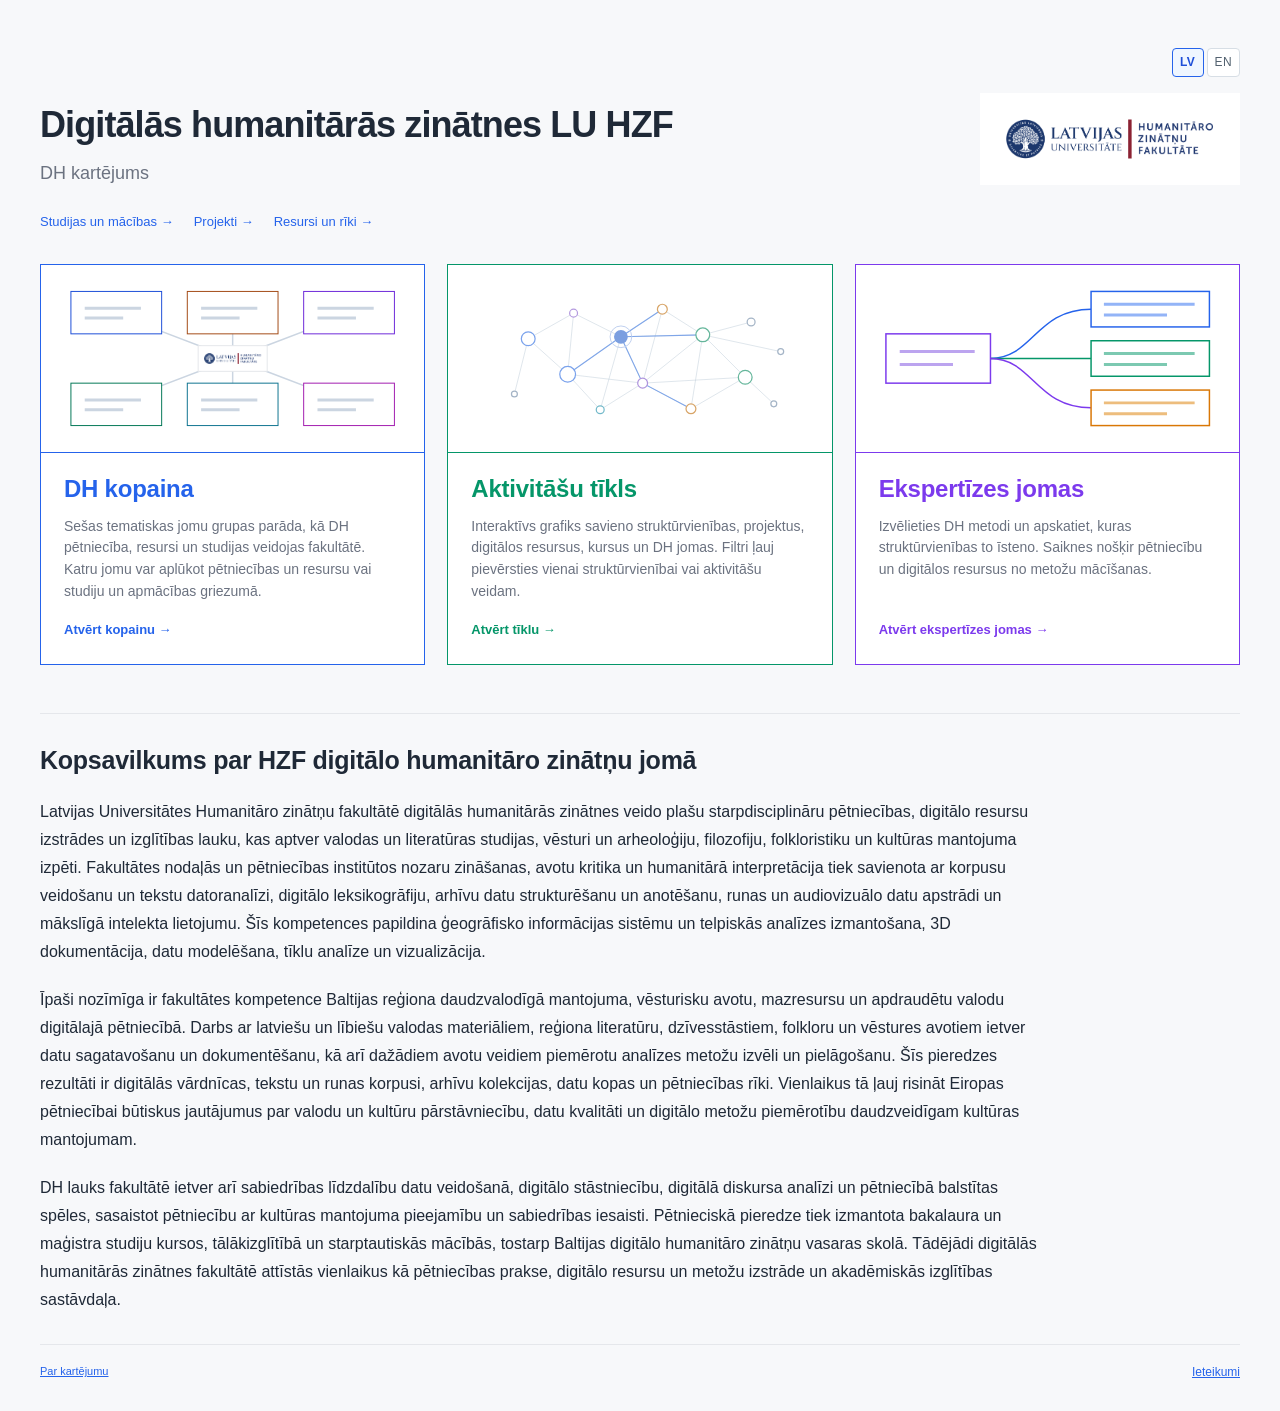
==== commit 8555731e: "Izņemt pasākumu sadaļu un ierakstus no kartējuma" ====
--- a/index.html
+++ b/index.html
@@ -23,7 +23,7 @@
 </head>
 <body><main><div class="language-switch" role="navigation" aria-label="Valoda"><a href="?lang=lv" data-language="lv">LV</a><a href="?lang=en" data-language="en">EN</a></div>
 <header><div class="header-copy"><h1>Digitālās humanitārās zinātnes LU HZF</h1><p class="lead">DH kartējums</p></div><img data-logo-en="assets/HZF_logo_en.png" class="header-logo" src="assets/HZF_logo.png" alt="Latvijas Universitātes Humanitāro zinātņu fakultāte"></header>
-<div class="offer-links"><a href="HZF_DH_piedavajums.html?sadala=studies">Studijas un mācības →</a><a href="HZF_DH_piedavajums.html?sadala=projects">Projekti →</a><a href="HZF_DH_piedavajums.html?sadala=resources">Resursi un rīki →</a><a href="HZF_DH_piedavajums.html?sadala=events">Pasākumi un zināšanu apmaiņa →</a></div>
+<div class="offer-links"><a href="HZF_DH_piedavajums.html?sadala=studies">Studijas un mācības →</a><a href="HZF_DH_piedavajums.html?sadala=projects">Projekti →</a><a href="HZF_DH_piedavajums.html?sadala=resources">Resursi un rīki →</a></div>
 <div class="views">
 <a class="view" href="HZF_DH_karte.html" aria-labelledby="mapTitle">
 <div class="preview"><svg viewBox="0 0 340 150" aria-hidden="true"><g fill="none" stroke="#cbd5e1" stroke-width="1.5"><path d="M170 75L52 30M170 75L170 30M170 75L288 30M170 75L52 120M170 75L170 120M170 75L288 120"/></g><g fill="#fff" stroke="#e5e7eb"><rect x="6" y="7" width="92" height="43" fill="#fff" stroke="#1d4ed8" rx="0"/><rect x="124" y="7" width="92" height="43" fill="#fff" stroke="#a34b16" rx="0"/><rect x="242" y="7" width="92" height="43" fill="#fff" stroke="#6d28d9" rx="0"/><rect x="6" y="100" width="92" height="43" fill="#fff" stroke="#047857" rx="0"/><rect x="124" y="100" width="92" height="43" fill="#fff" stroke="#0e7490" rx="0"/><rect x="242" y="100" width="92" height="43" fill="#fff" stroke="#a21caf" rx="0"/><rect x="135" y="62" width="70" height="26" rx="0"/></g><g stroke="#cbd5e1" stroke-width="3"><path d="M20 24H77M20 34H59M138 24H195M138 34H177M256 24H313M256 34H295M20 117H77M20 127H59M138 117H195M138 127H177M256 117H313M256 127H295"/></g><image data-logo-en="assets/HZF_logo_en.png" href="assets/HZF_logo.png" x="136" y="64" width="68" height="22" preserveAspectRatio="xMidYMid meet"/></svg></div>
